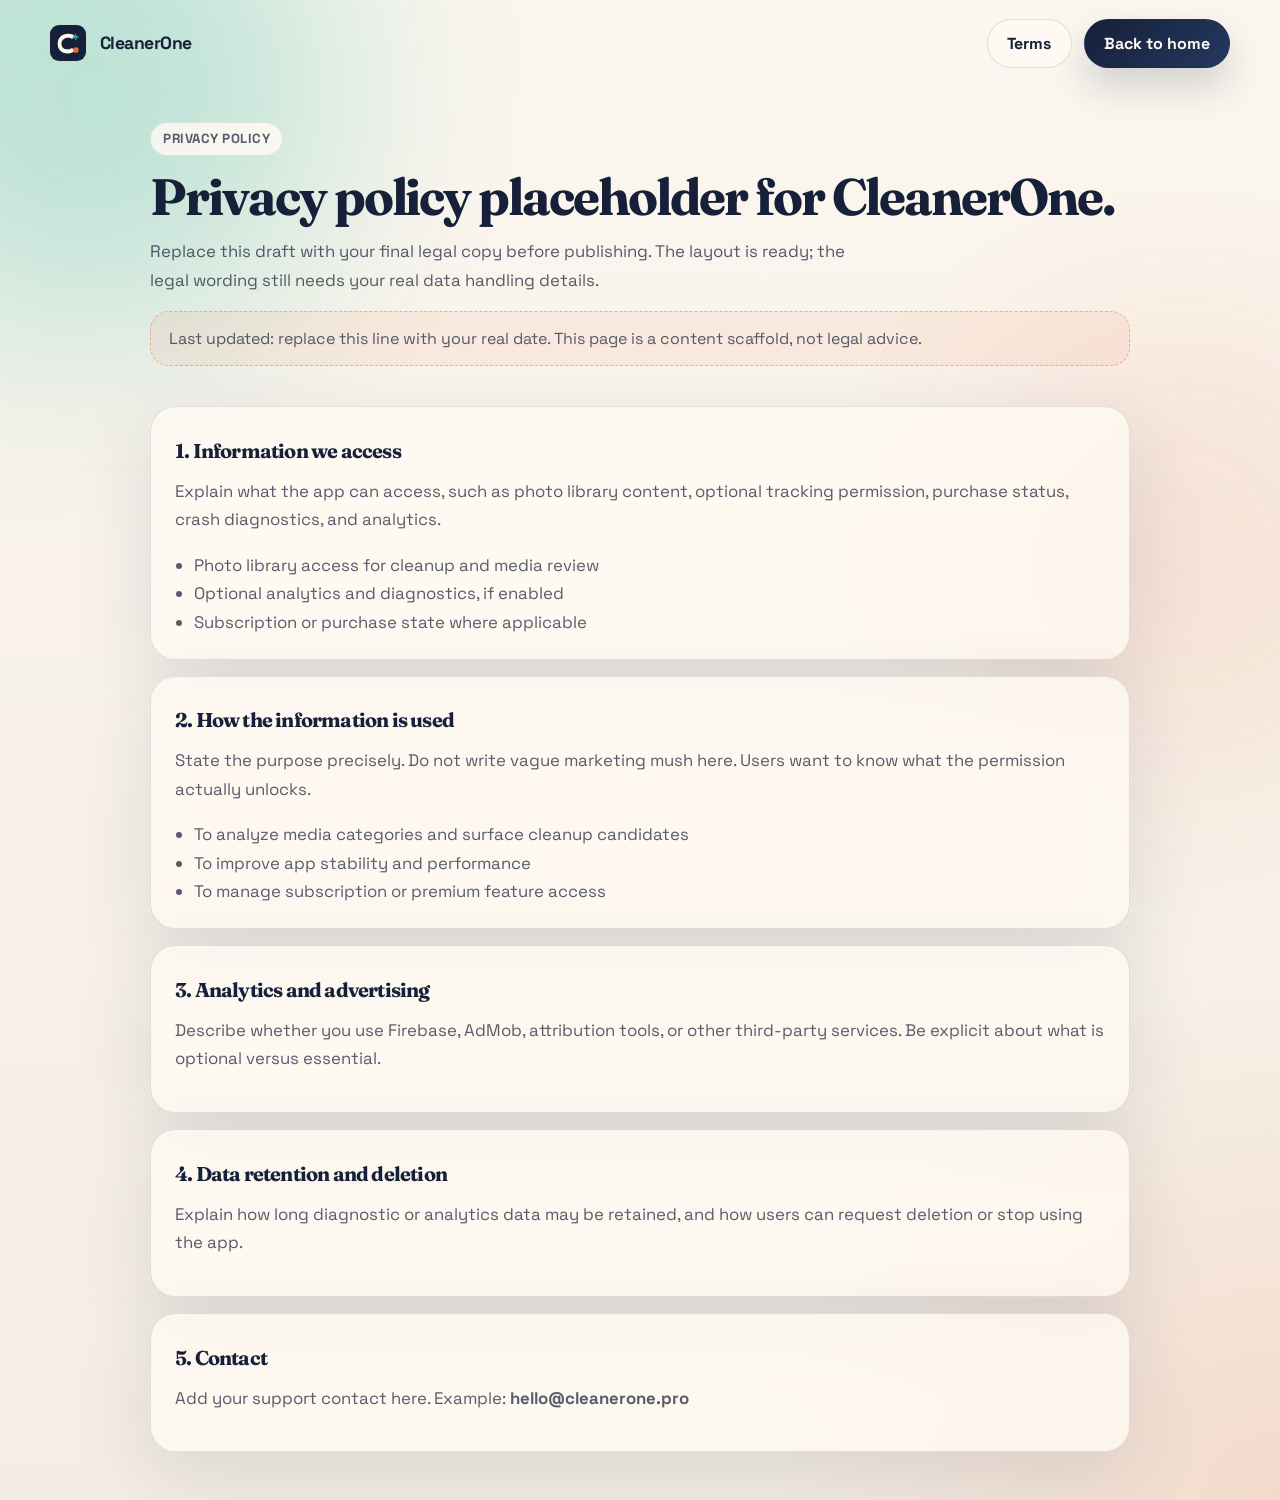
==== privacy/index.html @ c6a0efac "Deneme site" ====
<!DOCTYPE html>
<html lang="en">
  <head>
    <meta charset="UTF-8" />
    <meta name="viewport" content="width=device-width, initial-scale=1.0" />
    <title>CleanerOne Privacy Policy</title>
    <meta name="description" content="CleanerOne privacy policy placeholder page." />
    <link rel="preconnect" href="https://fonts.googleapis.com" />
    <link rel="preconnect" href="https://fonts.gstatic.com" crossorigin />
    <link
      href="https://fonts.googleapis.com/css2?family=Fraunces:opsz,wght@9..144,600;9..144,700&family=Space+Grotesk:wght@400;500;700&display=swap"
      rel="stylesheet"
    />
    <link rel="stylesheet" href="../style.css" />
  </head>
  <body class="legal-page">
    <div class="background-blur background-blur--mint"></div>
    <div class="background-blur background-blur--orange"></div>

    <header class="site-header">
      <a class="brand" href="../">
        <img src="../assets/brand-mark.svg" alt="" width="36" height="36" />
        <span class="brand__wordmark">CleanerOne</span>
      </a>

      <div class="header-actions">
        <a class="button button--ghost" href="../terms/">Terms</a>
        <a class="button button--solid" href="../">Back to home</a>
      </div>
    </header>

    <main class="legal-main">
      <section class="legal-hero">
        <span class="eyebrow">Privacy Policy</span>
        <h1>Privacy policy placeholder for CleanerOne.</h1>
        <p class="lead">
          Replace this draft with your final legal copy before publishing. The layout
          is ready; the legal wording still needs your real data handling details.
        </p>
        <div class="legal-note">
          Last updated: replace this line with your real date. This page is a content
          scaffold, not legal advice.
        </div>
      </section>

      <section class="legal-stack">
        <article class="legal-card">
          <h2>1. Information we access</h2>
          <p>
            Explain what the app can access, such as photo library content, optional
            tracking permission, purchase status, crash diagnostics, and analytics.
          </p>
          <ul>
            <li>Photo library access for cleanup and media review</li>
            <li>Optional analytics and diagnostics, if enabled</li>
            <li>Subscription or purchase state where applicable</li>
          </ul>
        </article>

        <article class="legal-card">
          <h2>2. How the information is used</h2>
          <p>
            State the purpose precisely. Do not write vague marketing mush here.
            Users want to know what the permission actually unlocks.
          </p>
          <ul>
            <li>To analyze media categories and surface cleanup candidates</li>
            <li>To improve app stability and performance</li>
            <li>To manage subscription or premium feature access</li>
          </ul>
        </article>

        <article class="legal-card">
          <h2>3. Analytics and advertising</h2>
          <p>
            Describe whether you use Firebase, AdMob, attribution tools, or other
            third-party services. Be explicit about what is optional versus essential.
          </p>
        </article>

        <article class="legal-card">
          <h2>4. Data retention and deletion</h2>
          <p>
            Explain how long diagnostic or analytics data may be retained, and how users
            can request deletion or stop using the app.
          </p>
        </article>

        <article class="legal-card">
          <h2>5. Contact</h2>
          <p>
            Add your support contact here. Example: <strong>hello@cleanerone.pro</strong>
          </p>
        </article>
      </section>
    </main>

    <script src="../app.js"></script>
  </body>
</html>
---- style.css ----
:root {
  --bg: #f6efe6;
  --paper: rgba(255, 250, 243, 0.8);
  --paper-strong: #fffaf3;
  --ink: #162039;
  --ink-soft: rgba(22, 32, 57, 0.72);
  --line: rgba(22, 32, 57, 0.12);
  --mint: #16b097;
  --mint-deep: #0f7d6b;
  --orange: #ea6a3a;
  --orange-deep: #be4d25;
  --shadow: 0 24px 80px rgba(34, 38, 79, 0.12);
  --radius-xl: 32px;
  --radius-lg: 24px;
  --radius-md: 18px;
  --max-width: 1180px;
}

* {
  box-sizing: border-box;
}

html {
  scroll-behavior: smooth;
}

body {
  margin: 0;
  min-height: 100vh;
  background:
    radial-gradient(circle at top left, rgba(22, 176, 151, 0.12), transparent 28%),
    radial-gradient(circle at bottom right, rgba(234, 106, 58, 0.14), transparent 26%),
    linear-gradient(180deg, #fbf6ef 0%, #f4ede3 100%);
  color: var(--ink);
  font-family: "Space Grotesk", sans-serif;
}

img {
  display: block;
  max-width: 100%;
}

a {
  color: inherit;
  text-decoration: none;
}

button,
input,
textarea,
select {
  font: inherit;
}

.background-blur {
  position: fixed;
  inset: auto;
  width: 28rem;
  height: 28rem;
  border-radius: 999px;
  filter: blur(90px);
  opacity: 0.45;
  pointer-events: none;
  z-index: 0;
}

.background-blur--mint {
  top: -8rem;
  left: -8rem;
  background: rgba(22, 176, 151, 0.42);
}

.background-blur--orange {
  right: -8rem;
  bottom: 8rem;
  background: rgba(234, 106, 58, 0.24);
}

.site-header,
.section,
.proof-strip,
.site-footer,
.mobile-nav {
  position: relative;
  z-index: 1;
  width: min(calc(100% - 2rem), var(--max-width));
  margin: 0 auto;
}

.site-header {
  display: flex;
  align-items: center;
  justify-content: space-between;
  gap: 1.5rem;
  padding: 1.2rem 0 0.8rem;
}

.brand {
  display: inline-flex;
  align-items: center;
  gap: 0.85rem;
  font-weight: 700;
  letter-spacing: -0.03em;
}

.brand__wordmark {
  font-size: 1.1rem;
}

.desktop-nav {
  display: inline-flex;
  gap: 1.35rem;
  align-items: center;
  color: var(--ink-soft);
}

.desktop-nav a {
  position: relative;
}

.desktop-nav a::after {
  content: "";
  position: absolute;
  left: 0;
  bottom: -0.25rem;
  width: 100%;
  height: 2px;
  transform: scaleX(0);
  transform-origin: left;
  transition: transform 180ms ease;
  background: linear-gradient(90deg, var(--mint), var(--orange));
}

.desktop-nav a:hover::after,
.desktop-nav a:focus-visible::after {
  transform: scaleX(1);
}

.header-actions {
  display: flex;
  align-items: center;
  gap: 0.75rem;
}

.button {
  display: inline-flex;
  align-items: center;
  justify-content: center;
  min-height: 3rem;
  padding: 0.8rem 1.2rem;
  border-radius: 999px;
  border: 1px solid transparent;
  font-weight: 700;
  transition:
    transform 180ms ease,
    border-color 180ms ease,
    background-color 180ms ease,
    box-shadow 180ms ease;
}

.button:hover,
.button:focus-visible {
  transform: translateY(-1px);
}

.button--solid {
  color: #fffaf3;
  background: linear-gradient(135deg, var(--ink) 0%, #24385f 100%);
  box-shadow: 0 18px 38px rgba(22, 32, 57, 0.18);
}

.button--solid:hover,
.button--solid:focus-visible {
  box-shadow: 0 22px 44px rgba(22, 32, 57, 0.26);
}

.button--ghost {
  color: var(--ink);
  border-color: var(--line);
  background: rgba(255, 250, 243, 0.74);
  backdrop-filter: blur(16px);
}

.button--large {
  min-height: 3.35rem;
  padding-inline: 1.35rem;
}

.menu-toggle {
  display: none;
  place-items: center;
  gap: 0.34rem;
  width: 3rem;
  height: 3rem;
  border: 1px solid var(--line);
  border-radius: 999px;
  background: rgba(255, 250, 243, 0.74);
}

.menu-toggle span {
  display: block;
  width: 1rem;
  height: 2px;
  background: var(--ink);
  transition: transform 180ms ease, opacity 180ms ease;
}

.menu-toggle[aria-expanded="true"] span:first-child {
  transform: translateY(3px) rotate(45deg);
}

.menu-toggle[aria-expanded="true"] span:last-child {
  transform: translateY(-3px) rotate(-45deg);
}

.mobile-nav {
  display: grid;
  gap: 0.75rem;
  padding: 0 0 1rem;
}

.mobile-nav a {
  padding: 0.95rem 1rem;
  border-radius: var(--radius-md);
  background: rgba(255, 250, 243, 0.9);
  border: 1px solid var(--line);
  box-shadow: var(--shadow);
}

.section {
  padding: 4rem 0;
}

.section--first {
  padding-top: 3rem;
}

.hero {
  display: grid;
  grid-template-columns: 1.02fr 0.98fr;
  gap: 2rem;
  align-items: center;
}

.eyebrow {
  display: inline-flex;
  align-items: center;
  gap: 0.5rem;
  padding: 0.45rem 0.75rem;
  border-radius: 999px;
  background: rgba(255, 250, 243, 0.84);
  border: 1px solid rgba(22, 32, 57, 0.1);
  color: var(--ink-soft);
  font-size: 0.83rem;
  font-weight: 700;
  letter-spacing: 0.04em;
  text-transform: uppercase;
}

.hero h1,
.section-head h2,
.cta-panel h2,
.privacy-panel h2,
.legal-hero h1,
.legal-card h2 {
  margin: 1rem 0 0;
  font-family: "Fraunces", serif;
  font-weight: 700;
  letter-spacing: -0.04em;
  line-height: 0.96;
}

.hero h1 {
  font-size: clamp(3.2rem, 7vw, 5.8rem);
  max-width: 10ch;
}

.hero h1 span {
  color: var(--orange-deep);
}

.lead,
.section-head p,
.cta-panel p,
.privacy-panel p,
.site-footer__note,
.legal-card p,
.legal-card li {
  color: var(--ink-soft);
  line-height: 1.7;
  font-size: 1.05rem;
}

.hero-actions {
  display: flex;
  flex-wrap: wrap;
  gap: 0.9rem;
  margin: 2rem 0 1.5rem;
}

.hero-tags {
  display: flex;
  flex-wrap: wrap;
  gap: 0.75rem;
}

.hero-tags span,
.proof-strip article,
.feature-card,
.process-card,
.gallery-card,
.faq-item,
.cta-panel,
.privacy-panel,
.legal-card {
  border: 1px solid var(--line);
  background: var(--paper);
  backdrop-filter: blur(16px);
  box-shadow: var(--shadow);
}

.hero-tags span {
  padding: 0.7rem 0.9rem;
  border-radius: 999px;
  font-size: 0.95rem;
}

.hero-visual {
  position: relative;
  min-height: 38rem;
  display: grid;
  place-items: center;
}

.device-art {
  width: min(100%, 33rem);
  filter: drop-shadow(0 34px 70px rgba(22, 32, 57, 0.16));
}

.hero-note {
  position: absolute;
  max-width: 15rem;
  padding: 1rem 1rem 1rem 1.05rem;
  border-radius: 1.35rem;
  background: rgba(255, 250, 243, 0.94);
  border: 1px solid rgba(22, 32, 57, 0.1);
  box-shadow: 0 18px 44px rgba(22, 32, 57, 0.14);
}

.hero-note strong {
  display: block;
  margin-bottom: 0.3rem;
}

.hero-note span {
  color: var(--ink-soft);
  line-height: 1.5;
  font-size: 0.95rem;
}

.hero-note--top {
  top: 0;
  left: 0.5rem;
}

.hero-note--bottom {
  right: 0;
  bottom: 2.5rem;
}

.proof-strip {
  display: grid;
  grid-template-columns: repeat(3, 1fr);
  gap: 1rem;
}

.proof-strip article {
  padding: 1.25rem 1.35rem;
  border-radius: var(--radius-lg);
}

.proof-strip__label,
.process-card__step,
.feature-card__index {
  display: inline-block;
  color: var(--mint-deep);
  font-weight: 700;
  font-size: 0.86rem;
  letter-spacing: 0.05em;
  text-transform: uppercase;
}

.proof-strip strong {
  display: block;
  margin-top: 0.35rem;
  font-size: 1.05rem;
}

.section-head {
  max-width: 48rem;
  margin-bottom: 2rem;
}

.section-head h2,
.cta-panel h2,
.privacy-panel h2,
.legal-hero h1,
.legal-card h2 {
  font-size: clamp(2.1rem, 4vw, 3.5rem);
}

.section--tint {
  background:
    linear-gradient(180deg, rgba(22, 176, 151, 0.06), rgba(22, 176, 151, 0)),
    transparent;
}

.feature-grid,
.process-grid,
.gallery-grid {
  display: grid;
  gap: 1.2rem;
}

.feature-grid {
  grid-template-columns: repeat(3, 1fr);
}

.process-grid {
  grid-template-columns: repeat(3, 1fr);
}

.feature-card,
.process-card {
  padding: 1.5rem;
  border-radius: var(--radius-lg);
}

.feature-card h3,
.process-card h3,
.gallery-card strong,
.faq-item summary,
.legal-card h2 {
  margin: 0.7rem 0 0.55rem;
  font-size: 1.25rem;
}

.feature-card p,
.process-card p,
.gallery-card span,
.faq-item p {
  margin: 0;
  color: var(--ink-soft);
  line-height: 1.7;
}

.gallery-grid {
  grid-template-columns: repeat(3, 1fr);
}

.gallery-card {
  overflow: hidden;
  border-radius: 2rem;
}

.gallery-card img {
  width: 100%;
  aspect-ratio: 4 / 5;
  object-fit: cover;
}

.gallery-card figcaption {
  padding: 1.1rem 1.15rem 1.25rem;
}

.privacy-panel,
.cta-panel {
  display: grid;
  grid-template-columns: 1.1fr 0.9fr;
  gap: 1.5rem;
  padding: 1.6rem;
  border-radius: 2rem;
}

.privacy-list {
  margin: 0;
  padding-left: 1.25rem;
  color: var(--ink-soft);
  line-height: 1.8;
}

.faq-list {
  display: grid;
  gap: 0.95rem;
}

.faq-item {
  padding: 1.1rem 1.2rem;
  border-radius: 1.4rem;
}

.faq-item summary {
  cursor: pointer;
  list-style: none;
}

.faq-item summary::-webkit-details-marker {
  display: none;
}

.faq-item p {
  padding-top: 0.4rem;
}

.cta-panel {
  align-items: center;
}

.cta-panel__actions {
  display: flex;
  flex-wrap: wrap;
  justify-content: flex-end;
  gap: 0.85rem;
}

.site-footer {
  display: grid;
  grid-template-columns: 1.2fr 0.9fr auto;
  gap: 1.5rem;
  align-items: start;
  padding: 1.25rem 0 3rem;
}

.brand--footer {
  margin-bottom: 0.85rem;
}

.footer-links {
  display: grid;
  gap: 0.65rem;
  color: var(--ink-soft);
}

.site-footer__copyright {
  color: var(--ink-soft);
  white-space: nowrap;
}

.reveal {
  opacity: 0;
  transform: translateY(20px);
  transition:
    opacity 480ms ease,
    transform 480ms ease;
}

.reveal.is-visible {
  opacity: 1;
  transform: translateY(0);
}

.legal-page .site-header {
  padding-bottom: 1.4rem;
}

.legal-main {
  position: relative;
  z-index: 1;
  width: min(calc(100% - 2rem), 980px);
  margin: 0 auto;
  padding-bottom: 3rem;
}

.legal-hero {
  padding: 2rem 0 2.5rem;
}

.legal-hero p {
  max-width: 46rem;
}

.legal-stack {
  display: grid;
  gap: 1rem;
}

.legal-card {
  padding: 1.4rem 1.5rem;
  border-radius: 1.6rem;
}

.legal-card ul {
  margin: 0;
  padding-left: 1.2rem;
}

.legal-note {
  margin-top: 1rem;
  padding: 1rem 1.1rem;
  border-radius: 1.2rem;
  border: 1px dashed rgba(234, 106, 58, 0.45);
  background: rgba(234, 106, 58, 0.08);
  color: var(--ink-soft);
}

@media (max-width: 1080px) {
  .hero,
  .privacy-panel,
  .cta-panel,
  .site-footer,
  .feature-grid,
  .process-grid,
  .gallery-grid,
  .proof-strip {
    grid-template-columns: 1fr;
  }

  .hero-visual {
    min-height: 0;
  }

  .cta-panel__actions {
    justify-content: flex-start;
  }

  .site-footer__copyright {
    white-space: normal;
  }
}

@media (max-width: 820px) {
  .desktop-nav,
  .landing-page .header-actions .button--ghost,
  .landing-page .header-actions .button--solid {
    display: none;
  }

  .landing-page .menu-toggle {
    display: inline-grid;
  }

  .hero h1 {
    max-width: 12ch;
  }

  .hero-note {
    position: static;
    max-width: none;
    margin-bottom: 0.85rem;
  }
}

@media (max-width: 560px) {
  .site-header,
  .section,
  .proof-strip,
  .site-footer,
  .mobile-nav,
  .legal-main {
    width: min(calc(100% - 1.2rem), var(--max-width));
  }

  .section {
    padding: 3rem 0;
  }

  .hero-actions,
  .cta-panel__actions {
    flex-direction: column;
  }

  .button,
  .button--large {
    width: 100%;
  }

  .hero h1 {
    font-size: clamp(2.75rem, 14vw, 4rem);
  }
}
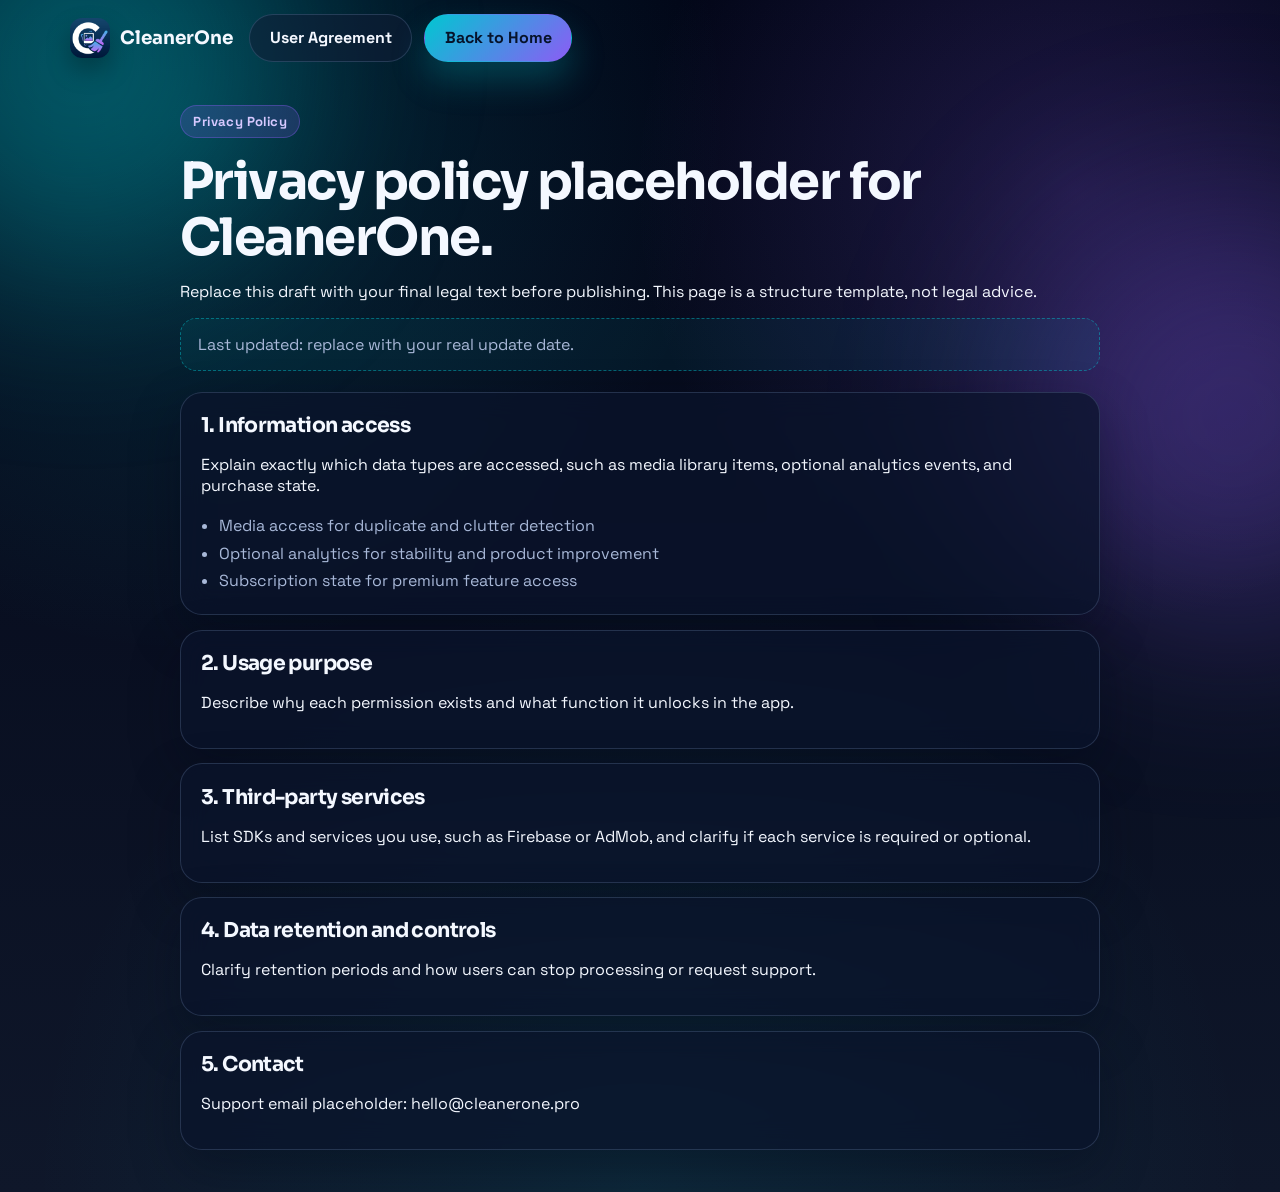
==== commit 78aec6ed: "V3" ====
--- a/privacy/index.html
+++ b/privacy/index.html
@@ -8,89 +8,76 @@
     <link rel="preconnect" href="https://fonts.googleapis.com" />
     <link rel="preconnect" href="https://fonts.gstatic.com" crossorigin />
     <link
-      href="https://fonts.googleapis.com/css2?family=Fraunces:opsz,wght@9..144,600;9..144,700&family=Space+Grotesk:wght@400;500;700&display=swap"
+      href="https://fonts.googleapis.com/css2?family=Sora:wght@400;600;700;800&family=Space+Grotesk:wght@400;500;700&display=swap"
       rel="stylesheet"
     />
     <link rel="stylesheet" href="../style.css" />
   </head>
-  <body class="legal-page">
-    <div class="background-blur background-blur--mint"></div>
-    <div class="background-blur background-blur--orange"></div>
+  <body class="landing-shell legal-shell">
+    <div class="bg-orb bg-orb--teal"></div>
+    <div class="bg-orb bg-orb--purple"></div>
 
-    <header class="site-header">
+    <header class="topbar">
       <a class="brand" href="../">
-        <img src="../assets/brand-mark.svg" alt="" width="36" height="36" />
-        <span class="brand__wordmark">CleanerOne</span>
+        <img src="../assets/app-icon.png" alt="" width="40" height="40" />
+        <span>CleanerOne</span>
       </a>
-
-      <div class="header-actions">
-        <a class="button button--ghost" href="../terms/">Terms</a>
-        <a class="button button--solid" href="../">Back to home</a>
+      <div class="topbar-actions">
+        <a class="btn btn--ghost" href="../terms/">User Agreement</a>
+        <a class="btn btn--primary" href="../">Back to Home</a>
       </div>
     </header>
 
     <main class="legal-main">
-      <section class="legal-hero">
-        <span class="eyebrow">Privacy Policy</span>
-        <h1>Privacy policy placeholder for CleanerOne.</h1>
-        <p class="lead">
-          Replace this draft with your final legal copy before publishing. The layout
-          is ready; the legal wording still needs your real data handling details.
-        </p>
-        <div class="legal-note">
-          Last updated: replace this line with your real date. This page is a content
-          scaffold, not legal advice.
-        </div>
-      </section>
+      <span class="pill">Privacy Policy</span>
+      <h1>Privacy policy placeholder for CleanerOne.</h1>
+      <p>
+        Replace this draft with your final legal text before publishing.
+        This page is a structure template, not legal advice.
+      </p>
+      <div class="legal-note">
+        Last updated: replace with your real update date.
+      </div>
 
       <section class="legal-stack">
         <article class="legal-card">
-          <h2>1. Information we access</h2>
+          <h2>1. Information access</h2>
           <p>
-            Explain what the app can access, such as photo library content, optional
-            tracking permission, purchase status, crash diagnostics, and analytics.
+            Explain exactly which data types are accessed, such as media library items,
+            optional analytics events, and purchase state.
           </p>
           <ul>
-            <li>Photo library access for cleanup and media review</li>
-            <li>Optional analytics and diagnostics, if enabled</li>
-            <li>Subscription or purchase state where applicable</li>
+            <li>Media access for duplicate and clutter detection</li>
+            <li>Optional analytics for stability and product improvement</li>
+            <li>Subscription state for premium feature access</li>
           </ul>
         </article>
 
         <article class="legal-card">
-          <h2>2. How the information is used</h2>
+          <h2>2. Usage purpose</h2>
           <p>
-            State the purpose precisely. Do not write vague marketing mush here.
-            Users want to know what the permission actually unlocks.
-          </p>
-          <ul>
-            <li>To analyze media categories and surface cleanup candidates</li>
-            <li>To improve app stability and performance</li>
-            <li>To manage subscription or premium feature access</li>
-          </ul>
-        </article>
-
-        <article class="legal-card">
-          <h2>3. Analytics and advertising</h2>
-          <p>
-            Describe whether you use Firebase, AdMob, attribution tools, or other
-            third-party services. Be explicit about what is optional versus essential.
+            Describe why each permission exists and what function it unlocks in the app.
           </p>
         </article>
 
         <article class="legal-card">
-          <h2>4. Data retention and deletion</h2>
+          <h2>3. Third-party services</h2>
           <p>
-            Explain how long diagnostic or analytics data may be retained, and how users
-            can request deletion or stop using the app.
+            List SDKs and services you use, such as Firebase or AdMob, and clarify if
+            each service is required or optional.
+          </p>
+        </article>
+
+        <article class="legal-card">
+          <h2>4. Data retention and controls</h2>
+          <p>
+            Clarify retention periods and how users can stop processing or request support.
           </p>
         </article>
 
         <article class="legal-card">
           <h2>5. Contact</h2>
-          <p>
-            Add your support contact here. Example: <strong>hello@cleanerone.pro</strong>
-          </p>
+          <p>Support email placeholder: hello@cleanerone.pro</p>
         </article>
       </section>
     </main>
--- a/style.css
+++ b/style.css
@@ -1,19 +1,18 @@
 :root {
-  --bg: #f6efe6;
-  --paper: rgba(255, 250, 243, 0.8);
-  --paper-strong: #fffaf3;
-  --ink: #162039;
-  --ink-soft: rgba(22, 32, 57, 0.72);
-  --line: rgba(22, 32, 57, 0.12);
-  --mint: #16b097;
-  --mint-deep: #0f7d6b;
-  --orange: #ea6a3a;
-  --orange-deep: #be4d25;
-  --shadow: 0 24px 80px rgba(34, 38, 79, 0.12);
-  --radius-xl: 32px;
-  --radius-lg: 24px;
-  --radius-md: 18px;
-  --max-width: 1180px;
+  --bg-top: #020617;
+  --bg-bottom: #0f172a;
+  --panel: rgba(11, 20, 44, 0.72);
+  --panel-strong: rgba(10, 19, 40, 0.92);
+  --border: rgba(138, 164, 210, 0.22);
+  --text-main: #f4f8ff;
+  --text-soft: #a8b8d8;
+  --primary: #00c7d1;
+  --secondary: #8c5cf5;
+  --success: #2ed99e;
+  --radius-xl: 30px;
+  --radius-lg: 22px;
+  --radius-md: 16px;
+  --max-width: 1140px;
 }
 
 * {
@@ -27,531 +26,620 @@
 body {
   margin: 0;
   min-height: 100vh;
+  font-family: "Space Grotesk", sans-serif;
+  color: var(--text-main);
   background:
-    radial-gradient(circle at top left, rgba(22, 176, 151, 0.12), transparent 28%),
-    radial-gradient(circle at bottom right, rgba(234, 106, 58, 0.14), transparent 26%),
-    linear-gradient(180deg, #fbf6ef 0%, #f4ede3 100%);
-  color: var(--ink);
-  font-family: "Space Grotesk", sans-serif;
+    radial-gradient(circle at 15% 10%, rgba(0, 199, 209, 0.16), transparent 35%),
+    radial-gradient(circle at 84% 16%, rgba(140, 92, 245, 0.2), transparent 30%),
+    radial-gradient(circle at 50% 100%, rgba(0, 199, 209, 0.1), transparent 45%),
+    linear-gradient(180deg, var(--bg-top) 0%, var(--bg-bottom) 100%);
+}
+
+a {
+  text-decoration: none;
+  color: inherit;
 }
 
 img {
+  max-width: 100%;
   display: block;
-  max-width: 100%;
-}
-
-a {
-  color: inherit;
-  text-decoration: none;
-}
-
-button,
-input,
-textarea,
-select {
-  font: inherit;
-}
-
-.background-blur {
+}
+
+.landing-shell {
+  position: relative;
+  overflow-x: clip;
+}
+
+.bg-orb {
   position: fixed;
-  inset: auto;
-  width: 28rem;
-  height: 28rem;
+  width: 26rem;
+  height: 26rem;
   border-radius: 999px;
-  filter: blur(90px);
-  opacity: 0.45;
+  filter: blur(95px);
+  z-index: 0;
   pointer-events: none;
-  z-index: 0;
-}
-
-.background-blur--mint {
-  top: -8rem;
+}
+
+.bg-orb--teal {
+  top: -9rem;
   left: -8rem;
-  background: rgba(22, 176, 151, 0.42);
-}
-
-.background-blur--orange {
-  right: -8rem;
-  bottom: 8rem;
-  background: rgba(234, 106, 58, 0.24);
-}
-
-.site-header,
-.section,
-.proof-strip,
-.site-footer,
-.mobile-nav {
+  background: rgba(0, 199, 209, 0.33);
+}
+
+.bg-orb--purple {
+  right: -10rem;
+  top: 13rem;
+  background: rgba(140, 92, 245, 0.3);
+}
+
+.topbar,
+.block {
   position: relative;
   z-index: 1;
   width: min(calc(100% - 2rem), var(--max-width));
   margin: 0 auto;
 }
 
-.site-header {
+.topbar {
+  display: grid;
+  grid-template-columns: auto 1fr auto;
+  align-items: center;
+  gap: 1rem;
+  padding: 0.9rem 0 0.35rem;
+}
+
+.brand {
+  display: inline-flex;
+  align-items: center;
+  gap: 0.65rem;
+  font-family: "Sora", sans-serif;
+  font-weight: 700;
+  font-size: 1.15rem;
+}
+
+.brand img,
+.footer-brand img {
+  width: 2.5rem;
+  height: 2.5rem;
+  border-radius: 0.75rem;
+  box-shadow: 0 12px 24px rgba(0, 0, 0, 0.28);
+}
+
+.nav-desktop {
+  display: inline-flex;
+  justify-content: center;
+  flex-wrap: wrap;
+  gap: 1.4rem;
+  color: var(--text-soft);
+}
+
+.nav-desktop a {
+  font-weight: 500;
+  white-space: nowrap;
+}
+
+.nav-desktop a:hover,
+.nav-desktop a:focus-visible {
+  color: var(--text-main);
+}
+
+.topbar-actions {
   display: flex;
   align-items: center;
-  justify-content: space-between;
-  gap: 1.5rem;
-  padding: 1.2rem 0 0.8rem;
-}
-
-.brand {
-  display: inline-flex;
-  align-items: center;
-  gap: 0.85rem;
+  gap: 0.75rem;
+}
+
+.lang-switch {
+  display: inline-flex;
+  background: rgba(20, 34, 66, 0.72);
+  border: 1px solid var(--border);
+  border-radius: 999px;
+  padding: 0.2rem;
+  flex-shrink: 0;
+}
+
+.lang-btn {
+  border: 0;
+  background: transparent;
+  color: var(--text-soft);
+  width: 2.6rem;
+  min-width: 2.6rem;
+  height: 2.2rem;
+  border-radius: 999px;
+  cursor: pointer;
   font-weight: 700;
+  line-height: 1;
+  text-align: center;
+}
+
+.lang-btn.is-active {
+  color: #051125;
+  background: linear-gradient(135deg, var(--primary), #45e8f0);
+}
+
+.btn {
+  display: inline-flex;
+  align-items: center;
+  justify-content: center;
+  min-height: 2.95rem;
+  padding: 0.72rem 1.22rem;
+  border-radius: 999px;
+  font-weight: 700;
+  border: 1px solid transparent;
+  transition:
+    transform 170ms ease,
+    box-shadow 170ms ease,
+    border-color 170ms ease;
+}
+
+.btn:hover,
+.btn:focus-visible {
+  transform: translateY(-1px);
+}
+
+.btn--primary {
+  background: linear-gradient(135deg, var(--primary), var(--secondary));
+  color: #06132a;
+  box-shadow: 0 18px 34px rgba(0, 199, 209, 0.25);
+}
+
+.btn--ghost {
+  color: var(--text-main);
+  border-color: var(--border);
+  background: rgba(17, 28, 53, 0.55);
+}
+
+.block {
+  padding: 2.15rem 0;
+}
+
+.hero {
+  display: grid;
+  gap: 2rem;
+  align-items: center;
+  grid-template-columns: 1.04fr 0.96fr;
+  padding-top: 0.35rem;
+}
+
+.pill,
+.kicker,
+.step-badge,
+.card-index {
+  display: inline-flex;
+  align-items: center;
+  border-radius: 999px;
+  font-weight: 700;
+  letter-spacing: 0.03em;
+}
+
+.pill {
+  padding: 0.46rem 0.78rem;
+  background: rgba(140, 92, 245, 0.18);
+  border: 1px solid rgba(140, 92, 245, 0.35);
+  color: #d7c9ff;
+  font-size: 0.82rem;
+}
+
+h1,
+h2,
+h3 {
+  margin: 0;
+  font-family: "Sora", sans-serif;
   letter-spacing: -0.03em;
 }
 
-.brand__wordmark {
-  font-size: 1.1rem;
-}
-
-.desktop-nav {
-  display: inline-flex;
-  gap: 1.35rem;
-  align-items: center;
-  color: var(--ink-soft);
-}
-
-.desktop-nav a {
-  position: relative;
-}
-
-.desktop-nav a::after {
+.hero h1 {
+  margin-top: 1rem;
+  font-size: clamp(2.5rem, 6vw, 4.8rem);
+  line-height: 1.04;
+}
+
+.hero h1 em {
+  color: var(--primary);
+  font-style: normal;
+  display: block;
+}
+
+.hero p,
+.card p,
+.step-card p,
+.section-head p,
+.cta p,
+.footer-note {
+  color: var(--text-soft);
+  line-height: 1.72;
+}
+
+.store-link {
+  display: inline-flex;
+  margin: 1.45rem 0 1.25rem;
+  border-radius: 14px;
+  transition: transform 170ms ease, box-shadow 170ms ease;
+}
+
+.store-link:hover,
+.store-link:focus-visible {
+  transform: translateY(-1px);
+  box-shadow: 0 18px 34px rgba(0, 0, 0, 0.26);
+}
+
+.store-link img {
+  width: 170px;
+  height: auto;
+}
+
+.hero-stats {
+  display: grid;
+  grid-template-columns: repeat(3, 1fr);
+  gap: 0.8rem;
+}
+
+.hero-stats article {
+  border: 1px solid var(--border);
+  border-radius: var(--radius-md);
+  background: rgba(11, 21, 45, 0.66);
+  padding: 0.9rem;
+}
+
+.hero-stats strong {
+  display: block;
+  font-family: "Sora", sans-serif;
+  font-size: 1.45rem;
+  margin-bottom: 0.25rem;
+}
+
+.hero-stats span {
+  color: var(--text-soft);
+  font-size: 0.9rem;
+}
+
+.hero-art img {
+  max-width: 36rem;
+  margin-left: auto;
+  filter: drop-shadow(0 28px 60px rgba(0, 0, 0, 0.45));
+}
+
+.section-head {
+  padding-bottom: 0.5rem;
+}
+
+.kicker {
+  padding: 0.35rem 0.7rem;
+  background: rgba(0, 199, 209, 0.15);
+  border: 1px solid rgba(0, 199, 209, 0.36);
+  color: #9df5fb;
+  font-size: 0.78rem;
+  text-transform: uppercase;
+}
+
+.section-head h2 {
+  margin-top: 0.85rem;
+  max-width: 18ch;
+  font-size: clamp(1.7rem, 3.8vw, 2.85rem);
+  line-height: 1.14;
+}
+
+.feature-grid,
+.steps,
+.review-grid {
+  display: grid;
+  gap: 1rem;
+}
+
+.feature-grid {
+  grid-template-columns: repeat(3, minmax(0, 1fr));
+}
+
+.card,
+.step-card,
+.shot,
+.cta,
+.legal-card {
+  border: 1px solid var(--border);
+  border-radius: var(--radius-lg);
+  background: var(--panel);
+  backdrop-filter: blur(14px);
+  box-shadow: 0 20px 48px rgba(0, 8, 22, 0.34);
+}
+
+.card,
+.step-card {
+  padding: 1.25rem;
+}
+
+.card-index {
+  padding: 0.22rem 0.55rem;
+  font-size: 0.8rem;
+  color: #0d203f;
+  background: linear-gradient(135deg, var(--primary), #5de8ee);
+}
+
+.card h3,
+.step-card h3 {
+  margin: 0.8rem 0 0.52rem;
+}
+
+.steps {
+  grid-template-columns: repeat(3, minmax(0, 1fr));
+}
+
+.step-badge {
+  padding: 0.22rem 0.56rem;
+  font-size: 0.8rem;
+  color: #d6c8ff;
+  background: rgba(140, 92, 245, 0.19);
+  border: 1px solid rgba(140, 92, 245, 0.35);
+}
+
+.showcase-grid {
+  display: grid;
+  grid-template-columns: 1.15fr 0.85fr;
+  gap: 1rem;
+  align-items: stretch;
+}
+
+.showcase-panel {
+  display: grid;
+  gap: 1.1rem;
+  grid-template-columns: 1fr;
+  padding: 1.3rem;
+  border: 1px solid var(--border);
+  border-radius: 28px;
+  background: linear-gradient(180deg, rgba(12, 23, 47, 0.86), rgba(8, 17, 36, 0.92));
+  box-shadow: 0 20px 48px rgba(0, 8, 22, 0.34);
+}
+
+.showcase-panel--main {
+  grid-row: span 2;
+  grid-template-columns: 0.95fr 0.9fr;
+  align-items: center;
+}
+
+.showcase-copy h3 {
+  margin: 0.7rem 0 0.55rem;
+  font-size: clamp(1.35rem, 2vw, 2rem);
+  line-height: 1.18;
+}
+
+.showcase-copy p {
+  margin: 0;
+  color: var(--text-soft);
+  line-height: 1.7;
+}
+
+.showcase-tag {
+  display: inline-flex;
+  align-items: center;
+  padding: 0.36rem 0.7rem;
+  border-radius: 999px;
+  font-size: 0.78rem;
+  font-weight: 700;
+  color: #9df5fb;
+  background: rgba(0, 199, 209, 0.14);
+  border: 1px solid rgba(0, 199, 209, 0.34);
+  text-transform: uppercase;
+  letter-spacing: 0.04em;
+}
+
+.showcase-visual {
+  display: flex;
+  justify-content: center;
+  align-items: center;
+}
+
+.showcase-device {
+  width: min(100%, 265px);
+  padding: 0.58rem;
+  border-radius: 34px;
+  background:
+    linear-gradient(180deg, rgba(255, 255, 255, 0.07), rgba(255, 255, 255, 0.015)),
+    rgba(5, 12, 29, 0.96);
+  border: 1px solid rgba(255, 255, 255, 0.08);
+  box-shadow:
+    0 28px 54px rgba(0, 0, 0, 0.34),
+    inset 0 0 0 1px rgba(255, 255, 255, 0.03);
+}
+
+.showcase-device img {
+  width: 100%;
+  aspect-ratio: 9 / 18.5;
+  object-fit: cover;
+  border-radius: 28px;
+}
+
+.showcase-device--compact {
+  width: min(100%, 190px);
+}
+
+.review-grid {
+  grid-template-columns: repeat(3, minmax(0, 1fr));
+}
+
+.review-card {
+  padding: 1.25rem;
+  border: 1px solid var(--border);
+  border-radius: var(--radius-lg);
+  background: rgba(10, 20, 42, 0.72);
+  box-shadow: 0 20px 48px rgba(0, 8, 22, 0.26);
+}
+
+.review-stars {
+  font-size: 1rem;
+  letter-spacing: 0.16em;
+  color: #f6c453;
+}
+
+.review-card p {
+  margin: 0.9rem 0 1rem;
+  color: var(--text-soft);
+  line-height: 1.72;
+}
+
+.review-meta {
+  display: grid;
+  gap: 0.12rem;
+}
+
+.review-meta strong {
+  font-family: "Sora", sans-serif;
+  font-size: 0.98rem;
+}
+
+.review-meta span {
+  color: var(--text-soft);
+  font-size: 0.9rem;
+}
+
+.final-cta {
+  padding-top: 1.4rem;
+  padding-bottom: 1.9rem;
+}
+
+.cta-window {
+  border: 1px solid rgba(138, 164, 210, 0.26);
+  border-radius: 30px;
+  overflow: hidden;
+  background: linear-gradient(180deg, rgba(15, 28, 58, 0.96), rgba(7, 15, 31, 0.96));
+  box-shadow: 0 28px 70px rgba(0, 8, 22, 0.4);
+}
+
+.cta-window__chrome {
+  display: flex;
+  gap: 0.45rem;
+  padding: 0.9rem 1rem 0;
+}
+
+.cta-window__chrome span {
+  width: 0.7rem;
+  height: 0.7rem;
+  border-radius: 999px;
+}
+
+.cta-window__chrome span:nth-child(1) {
+  background: #ff5f57;
+}
+
+.cta-window__chrome span:nth-child(2) {
+  background: #febc2e;
+}
+
+.cta-window__chrome span:nth-child(3) {
+  background: #28c840;
+}
+
+.cta-window__body {
+  display: grid;
+  grid-template-columns: 1.1fr 0.9fr;
+  gap: 1.4rem;
+  padding: 1.1rem 1.2rem 1.3rem;
+  align-items: center;
+}
+
+.cta-window__copy h2 {
+  font-size: clamp(1.7rem, 3vw, 2.5rem);
+}
+
+.cta-window__copy p {
+  margin: 0.9rem 0 1rem;
+  color: var(--text-soft);
+  line-height: 1.72;
+}
+
+.cta-points {
+  margin: 0;
+  padding: 0;
+  list-style: none;
+  display: grid;
+  gap: 0.65rem;
+}
+
+.cta-points li {
+  display: flex;
+  align-items: center;
+  gap: 0.65rem;
+  color: var(--text-main);
+}
+
+.cta-points li::before {
   content: "";
-  position: absolute;
-  left: 0;
-  bottom: -0.25rem;
-  width: 100%;
-  height: 2px;
-  transform: scaleX(0);
-  transform-origin: left;
-  transition: transform 180ms ease;
-  background: linear-gradient(90deg, var(--mint), var(--orange));
-}
-
-.desktop-nav a:hover::after,
-.desktop-nav a:focus-visible::after {
-  transform: scaleX(1);
-}
-
-.header-actions {
-  display: flex;
-  align-items: center;
-  gap: 0.75rem;
-}
-
-.button {
-  display: inline-flex;
-  align-items: center;
-  justify-content: center;
-  min-height: 3rem;
-  padding: 0.8rem 1.2rem;
+  width: 0.6rem;
+  height: 0.6rem;
   border-radius: 999px;
-  border: 1px solid transparent;
+  flex: 0 0 auto;
+  background: linear-gradient(135deg, var(--primary), var(--secondary));
+  box-shadow: 0 0 14px rgba(0, 199, 209, 0.28);
+}
+
+.cta-window__aside {
+  display: grid;
+  gap: 1rem;
+  justify-items: start;
+  padding: 1rem;
+  border-radius: 24px;
+  background: rgba(255, 255, 255, 0.03);
+  border: 1px solid rgba(255, 255, 255, 0.06);
+}
+
+.cta-app {
+  display: inline-flex;
+  align-items: center;
+  gap: 0.9rem;
+}
+
+.cta-app img {
+  width: 4.5rem;
+  height: 4.5rem;
+  border-radius: 1.1rem;
+  box-shadow: 0 16px 30px rgba(0, 0, 0, 0.28);
+}
+
+.cta-app strong {
+  display: block;
+  font-family: "Sora", sans-serif;
+  font-size: 1.05rem;
+}
+
+.cta-app span {
+  color: var(--text-soft);
+  font-size: 0.92rem;
+}
+
+.store-link--cta {
+  margin: 0;
+}
+
+.footer {
+  padding-bottom: 2.2rem;
+  display: grid;
+  grid-template-columns: 1fr auto auto;
+  gap: 1rem;
+  align-items: center;
+}
+
+.footer-brand {
+  display: inline-flex;
+  align-items: center;
+  gap: 0.55rem;
+  font-family: "Sora", sans-serif;
   font-weight: 700;
-  transition:
-    transform 180ms ease,
-    border-color 180ms ease,
-    background-color 180ms ease,
-    box-shadow 180ms ease;
-}
-
-.button:hover,
-.button:focus-visible {
-  transform: translateY(-1px);
-}
-
-.button--solid {
-  color: #fffaf3;
-  background: linear-gradient(135deg, var(--ink) 0%, #24385f 100%);
-  box-shadow: 0 18px 38px rgba(22, 32, 57, 0.18);
-}
-
-.button--solid:hover,
-.button--solid:focus-visible {
-  box-shadow: 0 22px 44px rgba(22, 32, 57, 0.26);
-}
-
-.button--ghost {
-  color: var(--ink);
-  border-color: var(--line);
-  background: rgba(255, 250, 243, 0.74);
-  backdrop-filter: blur(16px);
-}
-
-.button--large {
-  min-height: 3.35rem;
-  padding-inline: 1.35rem;
-}
-
-.menu-toggle {
-  display: none;
-  place-items: center;
-  gap: 0.34rem;
-  width: 3rem;
-  height: 3rem;
-  border: 1px solid var(--line);
-  border-radius: 999px;
-  background: rgba(255, 250, 243, 0.74);
-}
-
-.menu-toggle span {
-  display: block;
-  width: 1rem;
-  height: 2px;
-  background: var(--ink);
-  transition: transform 180ms ease, opacity 180ms ease;
-}
-
-.menu-toggle[aria-expanded="true"] span:first-child {
-  transform: translateY(3px) rotate(45deg);
-}
-
-.menu-toggle[aria-expanded="true"] span:last-child {
-  transform: translateY(-3px) rotate(-45deg);
-}
-
-.mobile-nav {
-  display: grid;
-  gap: 0.75rem;
-  padding: 0 0 1rem;
-}
-
-.mobile-nav a {
-  padding: 0.95rem 1rem;
-  border-radius: var(--radius-md);
-  background: rgba(255, 250, 243, 0.9);
-  border: 1px solid var(--line);
-  box-shadow: var(--shadow);
-}
-
-.section {
-  padding: 4rem 0;
-}
-
-.section--first {
-  padding-top: 3rem;
-}
-
-.hero {
-  display: grid;
-  grid-template-columns: 1.02fr 0.98fr;
-  gap: 2rem;
-  align-items: center;
-}
-
-.eyebrow {
-  display: inline-flex;
-  align-items: center;
-  gap: 0.5rem;
-  padding: 0.45rem 0.75rem;
-  border-radius: 999px;
-  background: rgba(255, 250, 243, 0.84);
-  border: 1px solid rgba(22, 32, 57, 0.1);
-  color: var(--ink-soft);
-  font-size: 0.83rem;
-  font-weight: 700;
-  letter-spacing: 0.04em;
-  text-transform: uppercase;
-}
-
-.hero h1,
-.section-head h2,
-.cta-panel h2,
-.privacy-panel h2,
-.legal-hero h1,
-.legal-card h2 {
-  margin: 1rem 0 0;
-  font-family: "Fraunces", serif;
-  font-weight: 700;
-  letter-spacing: -0.04em;
-  line-height: 0.96;
-}
-
-.hero h1 {
-  font-size: clamp(3.2rem, 7vw, 5.8rem);
-  max-width: 10ch;
-}
-
-.hero h1 span {
-  color: var(--orange-deep);
-}
-
-.lead,
-.section-head p,
-.cta-panel p,
-.privacy-panel p,
-.site-footer__note,
-.legal-card p,
-.legal-card li {
-  color: var(--ink-soft);
-  line-height: 1.7;
-  font-size: 1.05rem;
-}
-
-.hero-actions {
-  display: flex;
-  flex-wrap: wrap;
-  gap: 0.9rem;
-  margin: 2rem 0 1.5rem;
-}
-
-.hero-tags {
-  display: flex;
-  flex-wrap: wrap;
-  gap: 0.75rem;
-}
-
-.hero-tags span,
-.proof-strip article,
-.feature-card,
-.process-card,
-.gallery-card,
-.faq-item,
-.cta-panel,
-.privacy-panel,
-.legal-card {
-  border: 1px solid var(--line);
-  background: var(--paper);
-  backdrop-filter: blur(16px);
-  box-shadow: var(--shadow);
-}
-
-.hero-tags span {
-  padding: 0.7rem 0.9rem;
-  border-radius: 999px;
-  font-size: 0.95rem;
-}
-
-.hero-visual {
-  position: relative;
-  min-height: 38rem;
-  display: grid;
-  place-items: center;
-}
-
-.device-art {
-  width: min(100%, 33rem);
-  filter: drop-shadow(0 34px 70px rgba(22, 32, 57, 0.16));
-}
-
-.hero-note {
-  position: absolute;
-  max-width: 15rem;
-  padding: 1rem 1rem 1rem 1.05rem;
-  border-radius: 1.35rem;
-  background: rgba(255, 250, 243, 0.94);
-  border: 1px solid rgba(22, 32, 57, 0.1);
-  box-shadow: 0 18px 44px rgba(22, 32, 57, 0.14);
-}
-
-.hero-note strong {
-  display: block;
-  margin-bottom: 0.3rem;
-}
-
-.hero-note span {
-  color: var(--ink-soft);
-  line-height: 1.5;
-  font-size: 0.95rem;
-}
-
-.hero-note--top {
-  top: 0;
-  left: 0.5rem;
-}
-
-.hero-note--bottom {
-  right: 0;
-  bottom: 2.5rem;
-}
-
-.proof-strip {
-  display: grid;
-  grid-template-columns: repeat(3, 1fr);
+}
+
+.footer-links {
+  display: inline-flex;
   gap: 1rem;
-}
-
-.proof-strip article {
-  padding: 1.25rem 1.35rem;
-  border-radius: var(--radius-lg);
-}
-
-.proof-strip__label,
-.process-card__step,
-.feature-card__index {
-  display: inline-block;
-  color: var(--mint-deep);
-  font-weight: 700;
-  font-size: 0.86rem;
-  letter-spacing: 0.05em;
-  text-transform: uppercase;
-}
-
-.proof-strip strong {
-  display: block;
-  margin-top: 0.35rem;
-  font-size: 1.05rem;
-}
-
-.section-head {
-  max-width: 48rem;
-  margin-bottom: 2rem;
-}
-
-.section-head h2,
-.cta-panel h2,
-.privacy-panel h2,
-.legal-hero h1,
-.legal-card h2 {
-  font-size: clamp(2.1rem, 4vw, 3.5rem);
-}
-
-.section--tint {
-  background:
-    linear-gradient(180deg, rgba(22, 176, 151, 0.06), rgba(22, 176, 151, 0)),
-    transparent;
-}
-
-.feature-grid,
-.process-grid,
-.gallery-grid {
-  display: grid;
-  gap: 1.2rem;
-}
-
-.feature-grid {
-  grid-template-columns: repeat(3, 1fr);
-}
-
-.process-grid {
-  grid-template-columns: repeat(3, 1fr);
-}
-
-.feature-card,
-.process-card {
-  padding: 1.5rem;
-  border-radius: var(--radius-lg);
-}
-
-.feature-card h3,
-.process-card h3,
-.gallery-card strong,
-.faq-item summary,
-.legal-card h2 {
-  margin: 0.7rem 0 0.55rem;
-  font-size: 1.25rem;
-}
-
-.feature-card p,
-.process-card p,
-.gallery-card span,
-.faq-item p {
+  color: var(--text-soft);
+}
+
+.footer-note {
   margin: 0;
-  color: var(--ink-soft);
-  line-height: 1.7;
-}
-
-.gallery-grid {
-  grid-template-columns: repeat(3, 1fr);
-}
-
-.gallery-card {
-  overflow: hidden;
-  border-radius: 2rem;
-}
-
-.gallery-card img {
-  width: 100%;
-  aspect-ratio: 4 / 5;
-  object-fit: cover;
-}
-
-.gallery-card figcaption {
-  padding: 1.1rem 1.15rem 1.25rem;
-}
-
-.privacy-panel,
-.cta-panel {
-  display: grid;
-  grid-template-columns: 1.1fr 0.9fr;
-  gap: 1.5rem;
-  padding: 1.6rem;
-  border-radius: 2rem;
-}
-
-.privacy-list {
-  margin: 0;
-  padding-left: 1.25rem;
-  color: var(--ink-soft);
-  line-height: 1.8;
-}
-
-.faq-list {
-  display: grid;
-  gap: 0.95rem;
-}
-
-.faq-item {
-  padding: 1.1rem 1.2rem;
-  border-radius: 1.4rem;
-}
-
-.faq-item summary {
-  cursor: pointer;
-  list-style: none;
-}
-
-.faq-item summary::-webkit-details-marker {
-  display: none;
-}
-
-.faq-item p {
-  padding-top: 0.4rem;
-}
-
-.cta-panel {
-  align-items: center;
-}
-
-.cta-panel__actions {
-  display: flex;
-  flex-wrap: wrap;
-  justify-content: flex-end;
-  gap: 0.85rem;
-}
-
-.site-footer {
-  display: grid;
-  grid-template-columns: 1.2fr 0.9fr auto;
-  gap: 1.5rem;
-  align-items: start;
-  padding: 1.25rem 0 3rem;
-}
-
-.brand--footer {
-  margin-bottom: 0.85rem;
-}
-
-.footer-links {
-  display: grid;
-  gap: 0.65rem;
-  color: var(--ink-soft);
-}
-
-.site-footer__copyright {
-  color: var(--ink-soft);
-  white-space: nowrap;
 }
 
 .reveal {
   opacity: 0;
-  transform: translateY(20px);
+  transform: translateY(16px);
   transition:
-    opacity 480ms ease,
-    transform 480ms ease;
+    opacity 460ms ease,
+    transform 460ms ease;
 }
 
 .reveal.is-visible {
@@ -559,122 +647,140 @@
   transform: translateY(0);
 }
 
-.legal-page .site-header {
-  padding-bottom: 1.4rem;
+/* Legal pages */
+.legal-shell .topbar {
+  padding-bottom: 1rem;
 }
 
 .legal-main {
   position: relative;
   z-index: 1;
-  width: min(calc(100% - 2rem), 980px);
+  width: min(calc(100% - 2rem), 920px);
   margin: 0 auto;
-  padding-bottom: 3rem;
-}
-
-.legal-hero {
-  padding: 2rem 0 2.5rem;
-}
-
-.legal-hero p {
-  max-width: 46rem;
+  padding: 1.7rem 0 2.6rem;
+}
+
+.legal-main .pill {
+  margin-bottom: 1rem;
+}
+
+.legal-main h1 {
+  font-size: clamp(2rem, 4vw, 3.2rem);
+  line-height: 1.08;
 }
 
 .legal-stack {
-  display: grid;
-  gap: 1rem;
+  margin-top: 1.3rem;
+  display: grid;
+  gap: 0.9rem;
 }
 
 .legal-card {
-  padding: 1.4rem 1.5rem;
-  border-radius: 1.6rem;
+  padding: 1.2rem 1.25rem;
+}
+
+.legal-card h2 {
+  font-size: 1.28rem;
+  margin-bottom: 0.5rem;
 }
 
 .legal-card ul {
   margin: 0;
-  padding-left: 1.2rem;
+  padding-left: 1.15rem;
+  color: var(--text-soft);
+  line-height: 1.72;
 }
 
 .legal-note {
   margin-top: 1rem;
-  padding: 1rem 1.1rem;
-  border-radius: 1.2rem;
-  border: 1px dashed rgba(234, 106, 58, 0.45);
-  background: rgba(234, 106, 58, 0.08);
-  color: var(--ink-soft);
-}
-
-@media (max-width: 1080px) {
+  border: 1px dashed rgba(0, 199, 209, 0.44);
+  border-radius: var(--radius-md);
+  background: rgba(0, 199, 209, 0.07);
+  padding: 0.95rem 1.05rem;
+  color: var(--text-soft);
+}
+
+@media (max-width: 1040px) {
   .hero,
-  .privacy-panel,
-  .cta-panel,
-  .site-footer,
   .feature-grid,
-  .process-grid,
-  .gallery-grid,
-  .proof-strip {
+  .steps,
+  .review-grid,
+  .footer,
+  .cta-window__body {
     grid-template-columns: 1fr;
   }
 
-  .hero-visual {
-    min-height: 0;
-  }
-
-  .cta-panel__actions {
+  .showcase-grid {
+    grid-template-columns: 1fr;
+  }
+
+  .showcase-panel--main {
+    grid-row: auto;
+    grid-template-columns: 1fr;
+  }
+
+  .hero-art img {
+    margin: 0 auto;
+  }
+
+  .footer {
+    align-items: flex-start;
+  }
+}
+
+@media (max-width: 860px) {
+  .topbar {
+    grid-template-columns: 1fr auto;
+    align-items: start;
+  }
+
+  .nav-desktop {
+    grid-column: 1 / -1;
     justify-content: flex-start;
-  }
-
-  .site-footer__copyright {
-    white-space: normal;
-  }
-}
-
-@media (max-width: 820px) {
-  .desktop-nav,
-  .landing-page .header-actions .button--ghost,
-  .landing-page .header-actions .button--solid {
-    display: none;
-  }
-
-  .landing-page .menu-toggle {
-    display: inline-grid;
-  }
-
-  .hero h1 {
-    max-width: 12ch;
-  }
-
-  .hero-note {
-    position: static;
-    max-width: none;
-    margin-bottom: 0.85rem;
+    gap: 1rem;
+    padding-top: 0.15rem;
   }
 }
 
 @media (max-width: 560px) {
-  .site-header,
-  .section,
-  .proof-strip,
-  .site-footer,
-  .mobile-nav,
+  .topbar,
+  .block,
   .legal-main {
-    width: min(calc(100% - 1.2rem), var(--max-width));
-  }
-
-  .section {
-    padding: 3rem 0;
-  }
-
-  .hero-actions,
-  .cta-panel__actions {
+    width: min(calc(100% - 1.25rem), var(--max-width));
+  }
+
+  .footer-links {
     flex-direction: column;
-  }
-
-  .button,
-  .button--large {
-    width: 100%;
-  }
-
-  .hero h1 {
-    font-size: clamp(2.75rem, 14vw, 4rem);
-  }
-}
+    align-items: stretch;
+  }
+
+  .hero-stats {
+    grid-template-columns: 1fr;
+  }
+
+  .brand span {
+    font-size: 1.02rem;
+  }
+
+  .store-link img {
+    width: 156px;
+  }
+
+  .showcase-panel,
+  .review-card {
+    padding: 1rem;
+  }
+
+  .showcase-device,
+  .showcase-device--compact {
+    width: min(100%, 225px);
+  }
+
+  .cta-window__body {
+    padding: 1rem;
+  }
+
+  .cta-window__aside {
+    justify-items: stretch;
+  }
+}
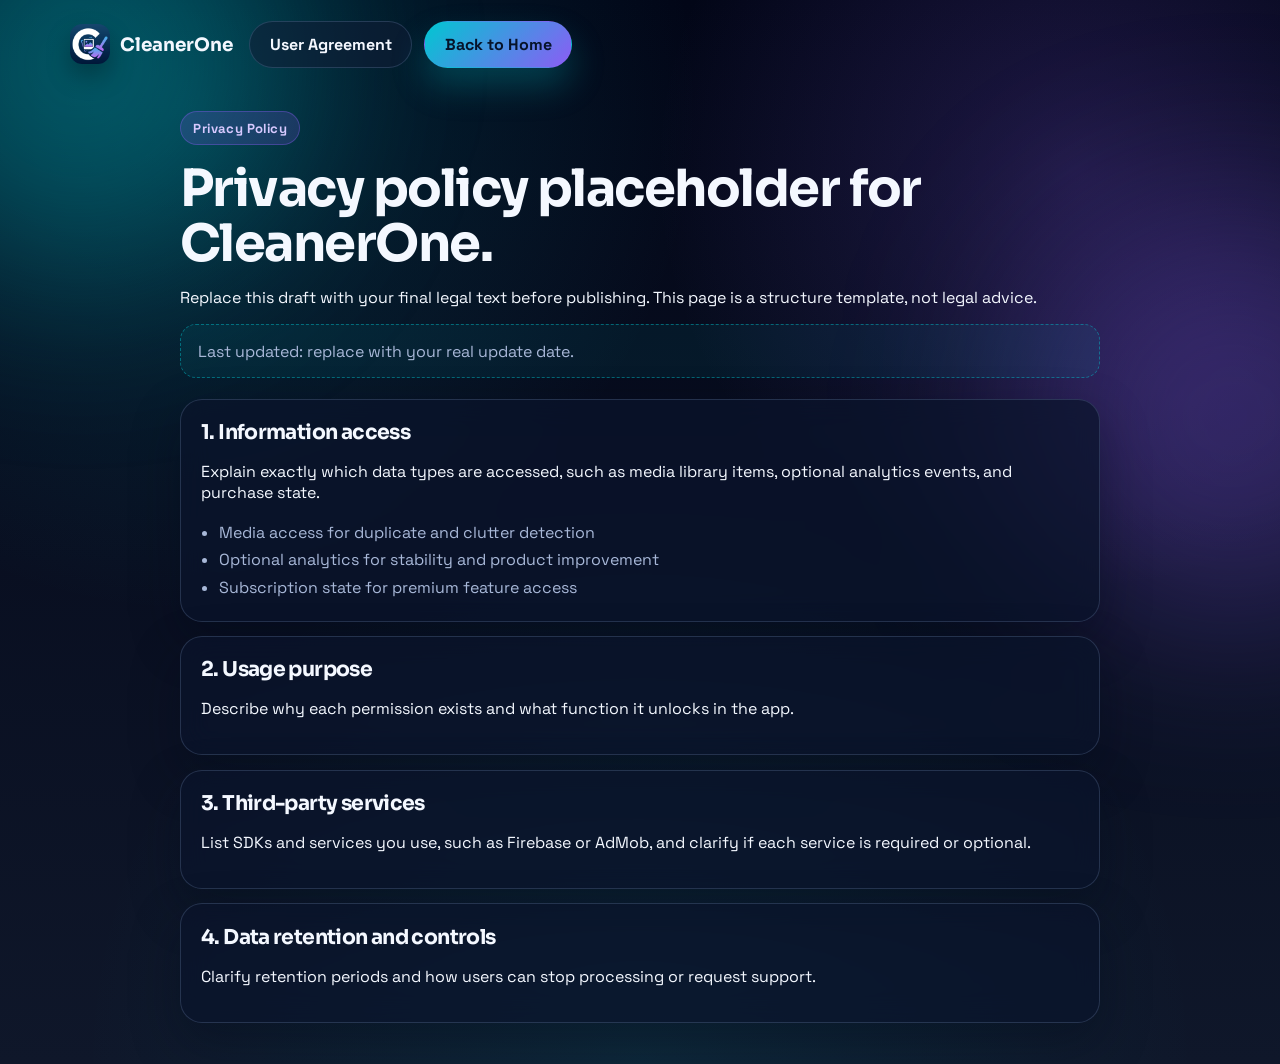
==== commit 7628b156: "V4 güncelleme çoğu ok" ====
--- a/privacy/index.html
+++ b/privacy/index.html
@@ -75,10 +75,6 @@
           </p>
         </article>
 
-        <article class="legal-card">
-          <h2>5. Contact</h2>
-          <p>Support email placeholder: hello@cleanerone.pro</p>
-        </article>
       </section>
     </main>
 
--- a/style.css
+++ b/style.css
@@ -85,7 +85,12 @@
   grid-template-columns: auto 1fr auto;
   align-items: center;
   gap: 1rem;
-  padding: 0.9rem 0 0.35rem;
+  padding: 0.95rem 0;
+  margin-top: 0.35rem;
+  border: 0;
+  border-radius: 0;
+  background: transparent;
+  box-shadow: none;
 }
 
 .brand {
@@ -127,6 +132,17 @@
   display: flex;
   align-items: center;
   gap: 0.75rem;
+}
+
+.topbar-badge {
+  display: inline-flex;
+  align-items: center;
+  flex-shrink: 0;
+}
+
+.topbar-badge img {
+  width: 152px;
+  height: auto;
 }
 
 .lang-switch {
@@ -196,9 +212,14 @@
 .hero {
   display: grid;
   gap: 2rem;
-  align-items: center;
+  align-items: start;
   grid-template-columns: 1.04fr 0.96fr;
-  padding-top: 0.35rem;
+  padding: 0.95rem 0 0.9rem;
+  margin-top: 0;
+  border: 0;
+  border-radius: 0;
+  background: transparent;
+  box-shadow: none;
 }
 
 .pill,
@@ -229,9 +250,10 @@
 }
 
 .hero h1 {
-  margin-top: 1rem;
-  font-size: clamp(2.5rem, 6vw, 4.8rem);
-  line-height: 1.04;
+  margin-top: 0.7rem;
+  max-width: 9.2ch;
+  font-size: clamp(3rem, 6.2vw, 5.7rem);
+  line-height: 0.98;
 }
 
 .hero h1 em {
@@ -250,53 +272,129 @@
   line-height: 1.72;
 }
 
+.hero-actions {
+  display: flex;
+  flex-wrap: wrap;
+  align-items: center;
+  gap: 1rem;
+  margin-top: 1.05rem;
+}
+
 .store-link {
   display: inline-flex;
-  margin: 1.45rem 0 1.25rem;
-  border-radius: 14px;
-  transition: transform 170ms ease, box-shadow 170ms ease;
+  flex-shrink: 0;
+  transition: transform 180ms ease, box-shadow 180ms ease;
 }
 
 .store-link:hover,
 .store-link:focus-visible {
-  transform: translateY(-1px);
-  box-shadow: 0 18px 34px rgba(0, 0, 0, 0.26);
+  transform: translateY(-2px);
 }
 
 .store-link img {
-  width: 170px;
+  width: 176px;
   height: auto;
 }
 
+.hero-rating {
+  display: inline-flex;
+  align-items: center;
+  gap: 0.95rem;
+}
+
+.hero-rating img {
+  width: 3.2rem;
+  height: 3.2rem;
+  border-radius: 0.95rem;
+  box-shadow: 0 12px 26px rgba(0, 0, 0, 0.28);
+}
+
+.hero-rating__meta {
+  display: grid;
+  gap: 0.18rem;
+}
+
+.hero-rating__stars {
+  color: #f5b8ff;
+  letter-spacing: 0.2em;
+  font-size: 1.1rem;
+}
+
+.hero-rating__meta p {
+  margin: 0;
+  font-size: 0.95rem;
+}
+
 .hero-stats {
   display: grid;
-  grid-template-columns: repeat(3, 1fr);
-  gap: 0.8rem;
+  grid-template-columns: repeat(3, minmax(0, 1fr));
+  gap: 0.9rem;
+  margin-top: 1rem;
 }
 
 .hero-stats article {
-  border: 1px solid var(--border);
-  border-radius: var(--radius-md);
-  background: rgba(11, 21, 45, 0.66);
-  padding: 0.9rem;
+  padding: 0.9rem 1rem;
+  border-radius: 18px;
+  border: 1px solid rgba(138, 164, 210, 0.14);
+  background: rgba(12, 20, 38, 0.58);
 }
 
 .hero-stats strong {
   display: block;
   font-family: "Sora", sans-serif;
-  font-size: 1.45rem;
-  margin-bottom: 0.25rem;
+  font-size: 1.35rem;
+  margin-bottom: 0.2rem;
 }
 
 .hero-stats span {
   color: var(--text-soft);
-  font-size: 0.9rem;
-}
-
-.hero-art img {
-  max-width: 36rem;
-  margin-left: auto;
+  font-size: 0.88rem;
+}
+
+.hero-art {
+  position: relative;
+}
+
+.hero-stage {
+  position: relative;
+  display: flex;
+  justify-content: center;
+  align-items: flex-start;
+  min-height: 22.8rem;
+  padding: 0;
+  border-radius: 0;
+  background: transparent;
+}
+
+.hero-stage img {
+  max-width: 22.6rem;
   filter: drop-shadow(0 28px 60px rgba(0, 0, 0, 0.45));
+}
+
+.hero-chip {
+  position: absolute;
+  right: -1rem;
+  top: 3rem;
+  display: grid;
+  gap: 0.2rem;
+  padding: 0.9rem 1rem;
+  border-radius: 20px;
+  background: rgba(56, 50, 82, 0.72);
+  border: 1px solid rgba(255, 255, 255, 0.08);
+  backdrop-filter: blur(14px);
+  box-shadow: 0 20px 40px rgba(0, 0, 0, 0.24);
+}
+
+.hero-chip span {
+  font-size: 0.72rem;
+  letter-spacing: 0.08em;
+  text-transform: uppercase;
+  color: #c2c9de;
+}
+
+.hero-chip strong {
+  font-family: "Sora", sans-serif;
+  font-size: 1.4rem;
 }
 
 .section-head {
@@ -319,15 +417,9 @@
   line-height: 1.14;
 }
 
-.feature-grid,
-.steps,
 .review-grid {
   display: grid;
   gap: 1rem;
-}
-
-.feature-grid {
-  grid-template-columns: repeat(3, minmax(0, 1fr));
 }
 
 .card,
@@ -359,96 +451,293 @@
   margin: 0.8rem 0 0.52rem;
 }
 
-.steps {
+.overview-section .section-head {
+  max-width: 44rem;
+  margin-bottom: 0.85rem;
+}
+
+.overview-section {
+  padding-top: 1.35rem;
+}
+
+.toolkit-grid {
+  display: grid;
+  grid-template-columns: repeat(12, minmax(0, 1fr));
+  gap: 1rem;
+  min-height: 27rem;
+}
+
+.toolkit-card {
+  position: relative;
+  overflow: hidden;
+  border: 1px solid rgba(138, 164, 210, 0.12);
+  border-radius: 28px;
+  background: linear-gradient(180deg, rgba(23, 31, 49, 0.94), rgba(18, 24, 39, 0.96));
+  box-shadow: 0 20px 48px rgba(0, 8, 22, 0.28);
+}
+
+.toolkit-card--featured {
+  grid-column: span 7;
+  min-height: 18.5rem;
+  display: flex;
+  align-items: flex-end;
+}
+
+.toolkit-card--compact {
+  grid-column: span 5;
+  display: grid;
+  align-content: space-between;
+  padding: 1.2rem;
+}
+
+.toolkit-card--inline {
+  grid-column: span 4;
+  display: flex;
+  align-items: center;
+  gap: 1rem;
+  padding: 1rem;
+}
+
+.toolkit-card--wide {
+  grid-column: span 8;
+  display: grid;
+  grid-template-columns: 1fr 12rem;
+  gap: 1rem;
+  align-items: center;
+  padding: 1.2rem;
+}
+
+.toolkit-card__bg {
+  position: absolute;
+  inset: 0;
+  opacity: 0.42;
+}
+
+.toolkit-card__bg::after {
+  content: "";
+  position: absolute;
+  inset: 0;
+  background: linear-gradient(180deg, rgba(12, 19, 36, 0.16), rgba(12, 19, 36, 0.9));
+}
+
+.toolkit-card__bg img {
+  width: 100%;
+  height: 100%;
+  object-fit: cover;
+}
+
+.toolkit-card__content {
+  position: relative;
+  z-index: 1;
+  padding: 1.2rem;
+}
+
+.toolkit-card h3 {
+  margin: 0.75rem 0 0.45rem;
+  font-size: clamp(1.25rem, 2vw, 1.95rem);
+}
+
+.toolkit-card p {
+  margin: 0;
+  color: var(--text-soft);
+  line-height: 1.68;
+}
+
+.toolkit-pill {
+  display: inline-flex;
+  align-items: center;
+  padding: 0.38rem 0.72rem;
+  border-radius: 999px;
+  background: linear-gradient(135deg, rgba(79, 172, 254, 0.95), rgba(0, 241, 253, 0.95));
+  color: #05203a;
+  font-size: 0.72rem;
+  font-weight: 800;
+  text-transform: uppercase;
+  letter-spacing: 0.08em;
+}
+
+.toolkit-icon {
+  width: 3.4rem;
+  height: 3.4rem;
+  border-radius: 1.15rem;
+  box-shadow: 0 18px 30px rgba(0, 199, 209, 0.2);
+}
+
+.toolkit-icon--cyan {
+  background:
+    radial-gradient(circle at 35% 35%, rgba(255, 255, 255, 0.45), transparent 24%),
+    linear-gradient(135deg, rgba(79, 172, 254, 1), rgba(0, 241, 253, 1));
+}
+
+.toolkit-inline-icon {
+  width: 3.7rem;
+  height: 3.7rem;
+  flex: 0 0 auto;
+  border-radius: 999px;
+  background: rgba(11, 19, 36, 0.8);
+  border: 1px solid rgba(138, 164, 210, 0.14);
+  position: relative;
+}
+
+.toolkit-inline-icon--lock::before,
+.toolkit-inline-icon--lock::after {
+  content: "";
+  position: absolute;
+  left: 50%;
+  transform: translateX(-50%);
+}
+
+.toolkit-inline-icon--lock::before {
+  top: 1rem;
+  width: 1rem;
+  height: 0.7rem;
+  border: 2px solid var(--primary);
+  border-bottom: 0;
+  border-radius: 0.6rem 0.6rem 0 0;
+}
+
+.toolkit-inline-icon--lock::after {
+  top: 1.65rem;
+  width: 1.35rem;
+  height: 1rem;
+  border-radius: 0.35rem;
+  background: linear-gradient(135deg, var(--primary), var(--secondary));
+}
+
+.toolkit-tags {
+  display: flex;
+  flex-wrap: wrap;
+  gap: 0.55rem;
+  margin-top: 1rem;
+}
+
+.toolkit-tags span {
+  padding: 0.36rem 0.68rem;
+  border-radius: 0.7rem;
+  background: rgba(10, 18, 32, 0.84);
+  border: 1px solid rgba(138, 164, 210, 0.14);
+  color: var(--text-soft);
+  font-size: 0.76rem;
+  font-weight: 700;
+}
+
+.toolkit-data-orb {
+  width: 10rem;
+  height: 10rem;
+  justify-self: center;
+  border-radius: 2rem;
+  background:
+    radial-gradient(circle at center, rgba(79, 172, 254, 0.32), transparent 48%),
+    linear-gradient(180deg, rgba(46, 52, 71, 0.92), rgba(32, 37, 53, 0.92));
+  border: 1px solid rgba(138, 164, 210, 0.14);
+  position: relative;
+}
+
+.toolkit-data-orb::before,
+.toolkit-data-orb::after {
+  content: "";
+  position: absolute;
+  left: 50%;
+  transform: translateX(-50%);
+  border-radius: 999px;
+  background: rgba(111, 246, 255, 0.42);
+}
+
+.toolkit-data-orb::before {
+  top: 2.8rem;
+  width: 3.6rem;
+  height: 0.55rem;
+}
+
+.toolkit-data-orb::after {
+  top: 4.6rem;
+  width: 3.6rem;
+  height: 0.55rem;
+  box-shadow: 0 1.8rem 0 rgba(111, 246, 255, 0.42);
+}
+
+.section-head--centered {
+  max-width: 46rem;
+  margin-inline: auto;
+  text-align: center;
+}
+
+.section-head--centered h2 {
+  max-width: none;
+}
+
+.screenshots-section {
+  overflow: hidden;
+}
+
+.screens-row {
+  display: grid;
   grid-template-columns: repeat(3, minmax(0, 1fr));
-}
-
-.step-badge {
-  padding: 0.22rem 0.56rem;
-  font-size: 0.8rem;
-  color: #d6c8ff;
-  background: rgba(140, 92, 245, 0.19);
-  border: 1px solid rgba(140, 92, 245, 0.35);
-}
-
-.showcase-grid {
-  display: grid;
-  grid-template-columns: 1.15fr 0.85fr;
-  gap: 1rem;
-  align-items: stretch;
-}
-
-.showcase-panel {
-  display: grid;
-  gap: 1.1rem;
-  grid-template-columns: 1fr;
-  padding: 1.3rem;
-  border: 1px solid var(--border);
-  border-radius: 28px;
-  background: linear-gradient(180deg, rgba(12, 23, 47, 0.86), rgba(8, 17, 36, 0.92));
-  box-shadow: 0 20px 48px rgba(0, 8, 22, 0.34);
-}
-
-.showcase-panel--main {
-  grid-row: span 2;
-  grid-template-columns: 0.95fr 0.9fr;
-  align-items: center;
-}
-
-.showcase-copy h3 {
-  margin: 0.7rem 0 0.55rem;
-  font-size: clamp(1.35rem, 2vw, 2rem);
-  line-height: 1.18;
-}
-
-.showcase-copy p {
-  margin: 0;
-  color: var(--text-soft);
-  line-height: 1.7;
-}
-
-.showcase-tag {
-  display: inline-flex;
-  align-items: center;
-  padding: 0.36rem 0.7rem;
-  border-radius: 999px;
-  font-size: 0.78rem;
-  font-weight: 700;
-  color: #9df5fb;
-  background: rgba(0, 199, 209, 0.14);
-  border: 1px solid rgba(0, 199, 209, 0.34);
-  text-transform: uppercase;
-  letter-spacing: 0.04em;
-}
-
-.showcase-visual {
-  display: flex;
-  justify-content: center;
-  align-items: center;
-}
-
-.showcase-device {
-  width: min(100%, 265px);
-  padding: 0.58rem;
-  border-radius: 34px;
-  background:
-    linear-gradient(180deg, rgba(255, 255, 255, 0.07), rgba(255, 255, 255, 0.015)),
-    rgba(5, 12, 29, 0.96);
-  border: 1px solid rgba(255, 255, 255, 0.08);
+  gap: 1.25rem;
+  padding-top: 0.55rem;
+}
+
+.screen-card {
+  display: grid;
+  gap: 0.95rem;
+  transition: transform 200ms ease, box-shadow 200ms ease;
+}
+
+.screen-card:hover {
+  transform: translateY(-8px);
+}
+
+.screen-card--left {
+  transform: rotate(-3deg);
+}
+
+.screen-card--center {
+  transform: translateY(-8px);
+}
+
+.screen-card--right {
+  transform: rotate(3deg);
+}
+
+.screen-card--left:hover,
+.screen-card--center:hover,
+.screen-card--right:hover {
+  transform: translateY(-12px);
+}
+
+.screen-card__frame {
+  padding: 0.5rem;
+  border-radius: 2rem;
+  background: linear-gradient(180deg, rgba(13, 21, 39, 0.96), rgba(7, 13, 26, 0.96));
+  border: 1px solid rgba(138, 164, 210, 0.14);
   box-shadow:
-    0 28px 54px rgba(0, 0, 0, 0.34),
-    inset 0 0 0 1px rgba(255, 255, 255, 0.03);
-}
-
-.showcase-device img {
+    0 26px 60px rgba(0, 8, 22, 0.34),
+    0 0 30px rgba(79, 172, 254, 0.08);
+}
+
+.screen-card__frame img {
   width: 100%;
-  aspect-ratio: 9 / 18.5;
+  aspect-ratio: 9 / 15;
   object-fit: cover;
-  border-radius: 28px;
-}
-
-.showcase-device--compact {
-  width: min(100%, 190px);
+  object-position: center top;
+  border-radius: 1.6rem;
+}
+
+.screen-card figcaption {
+  display: grid;
+  gap: 0.25rem;
+  text-align: center;
+}
+
+.screen-card strong {
+  font-family: "Sora", sans-serif;
+  font-size: 1rem;
+}
+
+.screen-card span {
+  color: var(--text-soft);
+  font-size: 0.92rem;
+  line-height: 1.55;
 }
 
 .review-grid {
@@ -702,20 +991,25 @@
 
 @media (max-width: 1040px) {
   .hero,
-  .feature-grid,
-  .steps,
   .review-grid,
   .footer,
   .cta-window__body {
     grid-template-columns: 1fr;
   }
 
-  .showcase-grid {
-    grid-template-columns: 1fr;
-  }
-
-  .showcase-panel--main {
-    grid-row: auto;
+  .toolkit-grid {
+    grid-template-columns: 1fr 1fr;
+    min-height: 0;
+  }
+
+  .toolkit-card--featured,
+  .toolkit-card--compact,
+  .toolkit-card--inline,
+  .toolkit-card--wide {
+    grid-column: auto;
+  }
+
+  .toolkit-card--wide {
     grid-template-columns: 1fr;
   }
 
@@ -725,6 +1019,11 @@
 
   .footer {
     align-items: flex-start;
+  }
+
+  .hero-chip {
+    right: 0.4rem;
+    top: 1rem;
   }
 }
 
@@ -740,6 +1039,30 @@
     gap: 1rem;
     padding-top: 0.15rem;
   }
+
+  .topbar-badge img {
+    width: 136px;
+  }
+
+  .screens-row {
+    display: flex;
+    overflow-x: auto;
+    gap: 1rem;
+    padding: 1rem 0 0.35rem;
+    scroll-snap-type: x mandatory;
+  }
+
+  .screen-card {
+    flex: 0 0 15.5rem;
+    transform: none;
+    scroll-snap-align: start;
+  }
+
+  .screen-card--left,
+  .screen-card--center,
+  .screen-card--right {
+    transform: none;
+  }
 }
 
 @media (max-width: 560px) {
@@ -762,8 +1085,23 @@
     font-size: 1.02rem;
   }
 
-  .store-link img {
-    width: 156px;
+  .hero {
+    padding: 0.95rem 0 0.9rem;
+  }
+
+  .hero-stage {
+    min-height: 18.9rem;
+    padding: 0;
+  }
+
+  .hero-stage img {
+    max-width: 14.2rem;
+  }
+
+  .hero-chip {
+    position: static;
+    margin-top: 0.85rem;
+    width: fit-content;
   }
 
   .showcase-panel,
@@ -771,9 +1109,32 @@
     padding: 1rem;
   }
 
-  .showcase-device,
-  .showcase-device--compact {
-    width: min(100%, 225px);
+  .toolkit-grid {
+    grid-template-columns: 1fr;
+  }
+
+  .toolkit-card--featured,
+  .toolkit-card--compact,
+  .toolkit-card--inline,
+  .toolkit-card--wide {
+    padding: 1rem;
+  }
+
+  .toolkit-card__content {
+    padding: 1rem;
+  }
+
+  .store-link img {
+    width: 164px;
+  }
+
+  .hero-stats {
+    grid-template-columns: 1fr;
+  }
+
+  .screen-card {
+    flex-basis: 78vw;
+    max-width: 17rem;
   }
 
   .cta-window__body {
